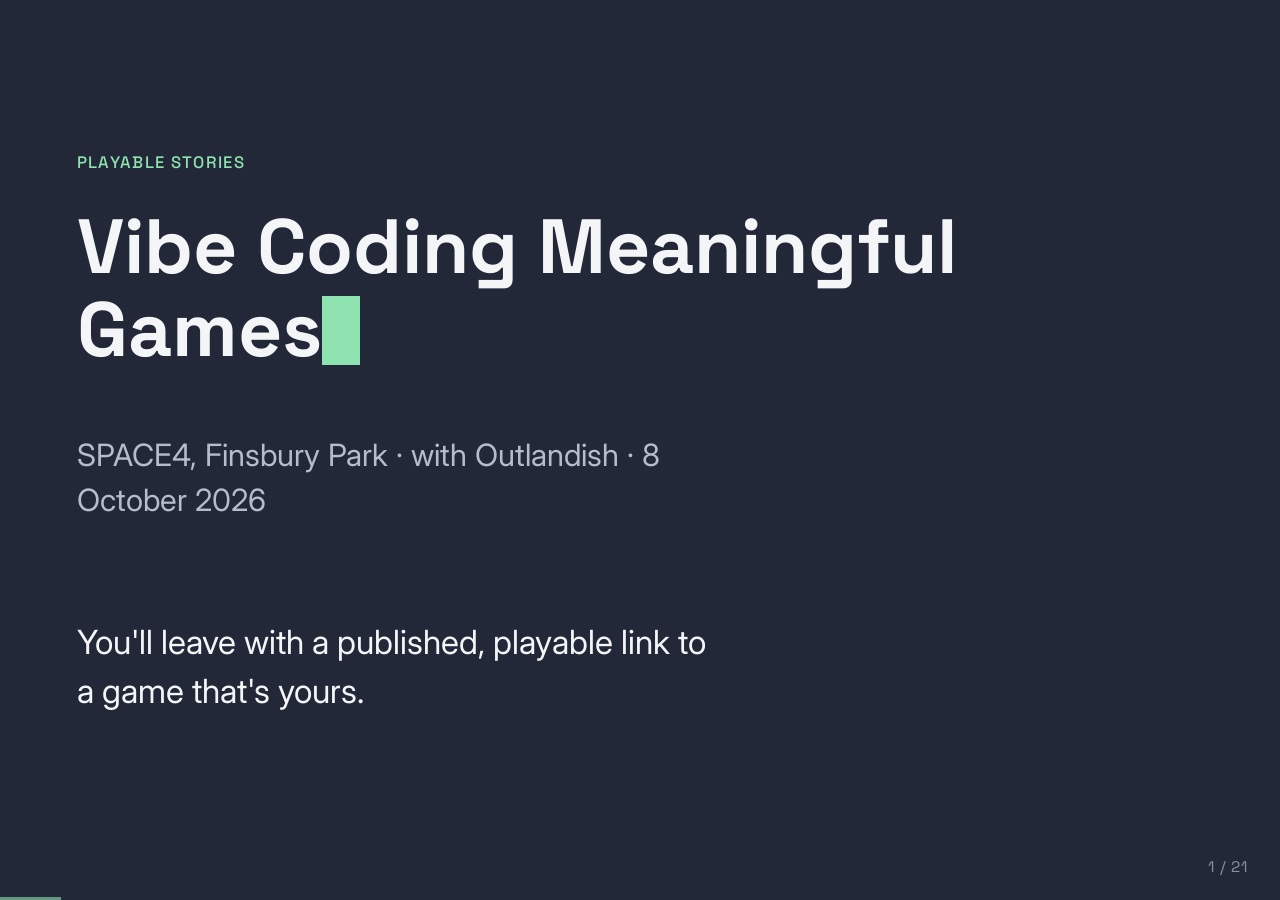
==== docs/workshop03-deck.html @ 7ac8a4fc "Add Workshop 03 rundown and deck Co-Authored-By: Claude Opus 5.5 <noreply@anthropic.com>" ====
<!doctype html>
<html lang="en">
<head>
<meta charset="utf-8">
<meta name="viewport" content="width=device-width, initial-scale=1">
<title>Playable Stories: Vibe Coding Meaningful Games</title>

<link rel="preconnect" href="https://fonts.googleapis.com">
<link rel="preconnect" href="https://fonts.gstatic.com" crossorigin>
<link rel="preload" as="style" href="https://fonts.googleapis.com/css2?family=Space+Grotesk:wght@500;700&family=Inter:wght@400;500;600&display=swap">
<link rel="stylesheet" href="https://fonts.googleapis.com/css2?family=Space+Grotesk:wght@500;700&family=Inter:wght@400;500;600&display=swap">

<style>
  :root{
    --bg: #232838;
    --bg-raised: #2b3146;
    --fg: #f4f5f7;
    --fg-dim: #b7bccb;
    --accent: #8fe3b0;
    --rule: #3a4160;
    --display-font: "Space Grotesk", "Arial Black", "Helvetica Neue", Arial, sans-serif;
    --body-font: "Inter", -apple-system, BlinkMacSystemFont, "Segoe UI", Roboto, sans-serif;
  }

  *{ box-sizing: border-box; }

  html, body{
    margin: 0;
    padding: 0;
    background: var(--bg);
    color: var(--fg);
    font-family: var(--body-font);
    height: 100%;
    overflow: hidden;
  }

  body.print-mode{
    overflow: visible;
    height: auto;
  }

  .deck{
    position: relative;
    width: 100vw;
    height: 100vh;
  }

  .slide{
    position: absolute;
    inset: 0;
    display: none;
    flex-direction: column;
    justify-content: center;
    align-items: flex-start;
    gap: clamp(1rem, 2.5vw, 2rem);
    padding: clamp(2rem, 6vw, 6rem);
    opacity: 0;
    transition: opacity 320ms ease;
  }

  .slide.active{
    display: flex;
    opacity: 1;
  }

  @media (prefers-reduced-motion: reduce){
    .slide{ transition: none; }
  }

  .eyebrow{
    font-family: var(--display-font);
    font-weight: 500;
    letter-spacing: 0.08em;
    text-transform: uppercase;
    font-size: clamp(0.85rem, 1.3vw, 1.1rem);
    color: var(--accent);
  }

  h1, h2{
    font-family: var(--display-font);
    font-weight: 700;
    line-height: 1.08;
    margin: 0;
    max-width: 22ch;
  }

  h1{ font-size: clamp(2.6rem, 6vw, 5.2rem); }
  h2{ font-size: clamp(2.1rem, 4.8vw, 4rem); }

  p, li{
    font-size: clamp(1.3rem, 2.4vw, 2rem);
    line-height: 1.45;
    color: var(--fg);
    max-width: 34ch;
  }

  .dim{ color: var(--fg-dim); }

  .lede{
    font-size: clamp(1.4rem, 2.6vw, 2.1rem);
    max-width: 32ch;
  }

  .small{
    font-size: clamp(1.05rem, 1.8vw, 1.4rem);
    color: var(--fg-dim);
  }

  ul{
    margin: 0;
    padding: 0;
    list-style: none;
    display: flex;
    flex-direction: column;
    gap: 0.6em;
  }

  ul.plain li{ max-width: 30ch; }

  ol{
    margin: 0;
    padding: 0;
    list-style: none;
    counter-reset: rung;
    display: flex;
    flex-direction: column;
    gap: 0.85em;
  }

  ol.rungs li{
    counter-increment: rung;
    max-width: 40ch;
    padding-left: 2.4em;
    position: relative;
  }

  ol.rungs li::before{
    content: counter(rung);
    position: absolute;
    left: 0;
    top: 0.05em;
    font-family: var(--display-font);
    font-weight: 700;
    color: var(--accent);
    font-size: 1em;
  }

  a{
    color: var(--accent);
    text-decoration-thickness: 1.5px;
    text-underline-offset: 0.2em;
  }

  a:hover, a:focus{ color: var(--fg); }

  blockquote{
    margin: 0;
    max-width: 36ch;
    font-family: var(--display-font);
    font-weight: 700;
    font-size: clamp(1.8rem, 3.6vw, 3rem);
    line-height: 1.2;
  }

  .cursor{
    display: inline-block;
    width: 0.5em;
    height: 0.9em;
    background: var(--accent);
    vertical-align: -0.12em;
    animation: blink 1.1s steps(1) infinite;
  }

  @media (prefers-reduced-motion: reduce){
    .cursor{ animation: none; opacity: 1; }
  }

  @keyframes blink{
    0%, 49%{ opacity: 1; }
    50%, 100%{ opacity: 0; }
  }

  .fill{ width: 100%; }

  /* Slide 6 grid of four game blocks */
  .game-grid{
    display: grid;
    grid-template-columns: repeat(2, 1fr);
    gap: clamp(1rem, 2.5vw, 2rem);
    width: 100%;
    max-width: 68rem;
  }

  .game-card{
    background: var(--bg-raised);
    border: 1px solid var(--rule);
    border-radius: 10px;
    padding: clamp(1rem, 1.8vw, 1.5rem);
    display: flex;
    flex-direction: column;
    gap: 0.5em;
  }

  .game-card h3{
    font-family: var(--display-font);
    font-size: clamp(1.2rem, 1.8vw, 1.5rem);
    margin: 0;
  }

  .game-card h3 a{ color: var(--fg); }

  .game-card p{
    font-size: clamp(0.95rem, 1.4vw, 1.15rem);
    max-width: none;
    color: var(--fg-dim);
  }

  .game-card .says{
    font-style: italic;
    color: var(--fg);
  }

  /* Slide 8 pair */
  .scale-pair{
    display: flex;
    flex-direction: column;
    gap: 1.4em;
    width: 100%;
    max-width: 46rem;
  }

  .scale-pair h3{
    font-family: var(--display-font);
    font-size: clamp(1.4rem, 2.4vw, 2rem);
    margin: 0 0 0.2em 0;
  }

  .scale-pair h3 a{ color: var(--fg); }

  .scale-pair p{ max-width: none; }

  .blank{
    display: inline-block;
    min-width: 5em;
    border-bottom: 2px solid var(--accent);
  }

  .counter{
    position: fixed;
    right: clamp(1rem, 3vw, 2rem);
    bottom: clamp(0.8rem, 2vw, 1.5rem);
    font-family: var(--display-font);
    font-size: clamp(0.8rem, 1.2vw, 1rem);
    color: var(--fg-dim);
    letter-spacing: 0.05em;
    opacity: 0.7;
    z-index: 10;
  }

  .progress{
    position: fixed;
    left: 0;
    bottom: 0;
    height: 3px;
    background: var(--accent);
    opacity: 0.6;
    transition: width 320ms ease;
    z-index: 10;
  }

  @media (prefers-reduced-motion: reduce){
    .progress{ transition: none; }
  }

  @media (max-width: 640px){
    .game-grid{ grid-template-columns: 1fr; }
    h1{ font-size: clamp(2.2rem, 8vw, 3.2rem); }
    h2{ font-size: clamp(1.8rem, 7vw, 2.6rem); }
  }


  /* Mapping table */
  table.map{
    border-collapse: collapse;
    width: 100%;
    max-width: 52rem;
    font-size: clamp(1.05rem, 1.9vw, 1.5rem);
  }
  table.map th{
    text-align: left;
    font-family: var(--display-font);
    font-weight: 500;
    color: var(--fg-dim);
    padding: 0 1em 0.5em 0;
    border-bottom: 1px solid var(--rule);
  }
  table.map td{
    padding: 0.55em 1em 0.55em 0;
    border-bottom: 1px solid var(--rule);
    vertical-align: top;
  }
  table.map td:first-child{ color: var(--fg-dim); width: 40%; }

  /* Claude.ai to Claude Code workflow */
  .flow{
    display: grid;
    grid-template-columns: repeat(4, 1fr);
    gap: clamp(0.8rem, 2vw, 1.6rem);
    width: 100%;
    max-width: 76rem;
    counter-reset: step;
  }
  .flow-step{
    counter-increment: step;
    border-top: 3px solid var(--rule);
    padding-top: 0.8em;
    display: flex;
    flex-direction: column;
    gap: 0.35em;
  }
  .flow-step:last-child{ border-top-color: var(--accent); }
  .flow-step h3{
    font-family: var(--display-font);
    font-size: clamp(1.15rem, 1.8vw, 1.5rem);
    margin: 0;
  }
  .flow-step h3::before{
    content: counter(step) "  ";
    color: var(--accent);
  }
  .flow-step p{
    font-size: clamp(0.95rem, 1.4vw, 1.15rem);
    max-width: none;
    color: var(--fg-dim);
    margin: 0;
  }
  .flow-step p.tool{
    color: var(--accent);
    font-weight: 600;
  }

  ul.asks li{
    max-width: 44ch;
    font-size: clamp(1.15rem, 2vw, 1.65rem);
    padding-left: 1em;
    border-left: 3px solid var(--rule);
  }

  .feedback{
    display: flex;
    align-items: center;
    gap: clamp(1rem, 3vw, 2.5rem);
    flex-wrap: wrap;
  }
  .feedback img{
    background: #fff;
    padding: 10px;
    border-radius: 8px;
    image-rendering: pixelated;
  }

  @media (max-width: 900px){
    .flow{ grid-template-columns: repeat(2, 1fr); }
  }
  @media (max-width: 640px){
    .flow{ grid-template-columns: 1fr; }
  }
  @media print{
    table.map td, table.map th{ border-color: #ccc; }
    .flow-step{ border-top-color: #ccc; }
    .flow-step p.tool{ color: #111; }
  }

  /* Print: one slide per page */
  @media print{
    html, body{ overflow: visible; height: auto; background: #fff; color: #111; }
    .counter, .progress{ display: none; }
    .slide{
      display: flex !important;
      opacity: 1 !important;
      position: relative;
      page-break-after: always;
      height: 100vh;
      background: #fff;
      color: #111;
    }
    .eyebrow, .cursor{ color: #444; }
    a{ color: #111; }
    .game-card{ background: #f4f4f4; border-color: #ccc; }
  }

  body.print-mode .slide{
    display: flex;
    opacity: 1;
    position: relative;
    page-break-after: always;
    height: 100vh;
  }

  body.print-mode .counter,
  body.print-mode .progress{ display: none; }
</style>
</head>
<body>

<div class="deck" id="deck">

  <!-- 1 — Title -->
  <section class="slide" data-index="1">
    <div class="eyebrow">Playable Stories</div>
    <h1>Vibe Coding Meaningful Games<span class="cursor" aria-hidden="true"></span></h1>
    <p class="dim">SPACE4, Finsbury Park · with Outlandish · 8 October 2026</p>
    <p class="lede">You'll leave with a published, playable link to a game that's yours.</p>
  </section>

  <!-- 2 — The big idea -->
  <section class="slide" data-index="2">
    <div class="eyebrow">The big idea</div>
    <h1>The mechanic is the message.</h1>
    <p class="lede">A game's real story isn't the words on screen — it's the rules. Change the rule, change the meaning.</p>
  </section>

  <!-- 3 — Tonight -->
  <section class="slide" data-index="3">
    <div class="eyebrow">Tonight</div>
    <ul class="plain">
      <li>Introductions</li>
      <li>Games that mean something</li>
      <li>Write your one sentence</li>
      <li>Map it to a mechanic</li>
      <li>Build it with AI</li>
      <li>Publish and share</li>
    </ul>
  </section>

  <!-- 4 — Pick a card -->
  <section class="slide" data-index="4">
    <div class="eyebrow">Pick a card</div>
    <h2>Pick one. Two minutes to write, then we'll go round.</h2>
    <ol class="rungs">
      <li>Something that made you angry this week.</li>
      <li>A time you had to choose between two things you cared about.</li>
      <li>A place, a person, or a routine you miss.</li>
    </ol>
    <!--
    Set B (organisational) — swap in by replacing the <ol> above with this block:
    <ol class="rungs">
      <li>A rule at work that makes no sense.</li>
      <li>Something people always misunderstand about what you do.</li>
      <li>A moment when someone finally got it.</li>
    </ol>
    -->
  </section>

  <!-- 5 — Cards stay up -->
  <section class="slide" data-index="5">
    <div class="eyebrow">Name + your answer · about 40 seconds</div>
    <ol class="rungs">
      <li>Something that made you angry this week.</li>
      <li>A time you had to choose between two things you cared about.</li>
      <li>A place, a person, or a routine you miss.</li>
    </ol>
  </section>

  <!-- 6 — Games that mean something -->
  <section class="slide" data-index="6">
    <div class="eyebrow">Games that mean something</div>
    <div class="game-grid">
      <div class="game-card">
        <h3><a href="https://hcsoftware.sourceforge.net/passage/" target="_blank" rel="noopener">Passage</a></h3>
        <p>A narrow strip. You always drift right. Take a spouse and you move at half speed but score double. Five minutes, then you die.</p>
        <p class="says">You can't see far ahead, you can't go back, and love costs you mobility.</p>
      </div>
      <div class="game-card">
        <h3><a href="https://jordanmagnuson.itch.io/loneliness" target="_blank" rel="noopener">Loneliness</a></h3>
        <p>A small black square. Approach the others and they scatter. No goal, no ending.</p>
        <p class="says">Reaching out is what makes them leave.</p>
      </div>
      <div class="game-card">
        <h3><a href="https://en.wikipedia.org/wiki/Dumb_Ways_to_Die" target="_blank" rel="noopener">Dumb Ways to Die</a></h3>
        <p>Cheerful cartoon deaths, a song you can't shake, then: stand behind the yellow line.</p>
        <p class="says">A safety message people chose to share.</p>
      </div>
      <div class="game-card">
        <h3><a href="https://store.steampowered.com/app/1102130/Florence/" target="_blank" rel="noopener">Florence</a></h3>
        <p>Conversations are jigsaw pieces. Early on, many and fiddly. As the relationship settles, two pieces. Later, hard again.</p>
        <p class="says">Talking to someone gets easier, then it doesn't.</p>
      </div>
    </div>
  </section>

  <!-- 7 — Game Poems Magazine -->
  <section class="slide" data-index="7">
    <div class="eyebrow">A whole scene doing this</div>
    <h2>Game Poems Magazine</h2>
    <p>Short interactive artworks that borrow the language of videogames — not five one-offs, a whole scene.</p>
    <p><a href="https://www.gamepoems.com/" target="_blank" rel="noopener">gamepoems.com</a></p>
  </section>

  <!-- 8 — And at our scale -->
  <section class="slide" data-index="8">
    <div class="eyebrow">And at our scale</div>
    <div class="scale-pair">
      <div>
        <h3><a href="https://corporate-reign.vercel.app" target="_blank" rel="noopener">Boardroom</a></h3>
        <p>Four meters, all at 50. Every decision pleases one group and angers another. <em>Leadership is an impossible balancing act.</em></p>
      </div>
      <div>
        <h3><a href="https://office-race-game-lilac.vercel.app" target="_blank" rel="noopener">Office Chair Racing</a></h3>
        <p>Pump the keys to go faster. Stop, and you're fired. Every promotion makes your rivals more aggressive. <em>Climbing the ladder doesn't make you safe.</em></p>
      </div>
      <p class="small">Made small, made fast, made the way you'll make yours tonight.</p>
    </div>
  </section>

  <!-- 9 — A rule creates a feeling -->
  <section class="slide" data-index="9">
    <div class="eyebrow">A rule creates a feeling</div>
    <ul class="plain">
      <li>Move only forward, never back → <strong>regret</strong></li>
      <li>Helping someone costs you points → <strong>sacrifice</strong></li>
      <li>Never quite catching up → <strong>the treadmill of modern work</strong></li>
    </ul>
  </section>

  <!-- 10 — The framework -->
  <section class="slide" data-index="10">
    <div class="eyebrow">The framework</div>
    <h1>Message → Experience → Mechanic</h1>
    <p>Don't ask <em>what game should I make?</em></p>
    <p>Ask <em>what should my audience feel?</em> — then find the rule that creates it.</p>
  </section>

  <!-- 11 — Your one sentence -->
  <section class="slide" data-index="11">
    <div class="eyebrow">Your one sentence</div>
    <blockquote>My game is about <span class="blank"></span>, and I want the player to feel <span class="blank"></span>.</blockquote>
    <p class="small">You wrote most of this at six o'clock.</p>
    <p class="small"><a href="https://github.com/PlayableStories/vibe-coding-workshop/blob/main/worksheet.md" target="_blank" rel="noopener">Worksheet</a></p>
  </section>

  <!-- 12 — Map it to a mechanic -->
  <section class="slide" data-index="12">
    <div class="eyebrow">Map it to a mechanic</div>
    <h2>Find something players already know how to do.</h2>
    <table class="map">
      <thead><tr><th scope="col">The experience</th><th scope="col">A mechanic that carries it</th></tr></thead>
      <tbody>
        <tr><td>Feeling unheard</td><td>Dialogue choices that get ignored</td></tr>
        <tr><td>Housing insecurity</td><td>Constantly moving between spaces</td></tr>
        <tr><td>Memory and migration</td><td>Matching fragments of memories</td></tr>
        <tr><td>Community cooperation</td><td>Shared resource management</td></tr>
      </tbody>
    </table>
    <p class="small">Matching, throwing, sorting, placing, racing, hiding, choosing, balancing. Then change one part of it.</p>
  </section>

  <!-- 13 — Your turn -->
  <section class="slide" data-index="13">
    <div class="eyebrow">Your turn · ten minutes</div>
    <blockquote>The player <span class="blank"></span>.<br>The game responds by <span class="blank"></span>.<br>That makes them feel <span class="blank"></span>.</blockquote>
    <p class="small">Say it out loud to your neighbour. If it sounds like a theme rather than an action, keep going.</p>
  </section>

  <!-- 14 — Build it with AI -->
  <section class="slide" data-index="14">
    <div class="eyebrow">Build it with AI</div>
    <h2>Ask, run, play, change one thing.</h2>
    <ol class="rungs">
      <li>Describe the game in plain English: your one sentence and your mechanic.</li>
      <li>Run it and play it before you ask for anything else.</li>
      <li>Change one thing at a time. If the AI changes too much, ask it to undo.</li>
    </ol>
    <p class="small"><a href="https://github.com/PlayableStories/vibe-coding-workshop/tree/main/prompts" target="_blank" rel="noopener">Prompt library</a> · <a href="https://github.com/PlayableStories/vibe-coding-workshop/blob/main/prompts/fixing-things.md" target="_blank" rel="noopener">Fixing things</a></p>
  </section>

  <!-- 15 — From scratch: the workflow -->
  <section class="slide" data-index="15">
    <div class="eyebrow">From scratch, the way I do it</div>
    <h2>Talk first. Build second.</h2>
    <div class="flow">
      <div class="flow-step">
        <h3>Talk it through</h3>
        <p class="tool">Claude.ai</p>
        <p>Explain the idea. Let it ask questions and push back. No building yet.</p>
      </div>
      <div class="flow-step">
        <h3>Settle the mechanic</h3>
        <p class="tool">Claude.ai</p>
        <p>Player action, system response, consequence. One sentence each.</p>
      </div>
      <div class="flow-step">
        <h3>Write the prompt</h3>
        <p class="tool">Claude.ai</p>
        <p>Ask it to turn the conversation into a build prompt: the smallest playable version.</p>
      </div>
      <div class="flow-step">
        <h3>Build and play</h3>
        <p class="tool">Claude Code</p>
        <p>Hand over the prompt. Play what comes back. Change one thing at a time.</p>
      </div>
    </div>
    <p class="small">One group builds from scratch with me tonight, live.</p>
  </section>

  <!-- 16 — What the conversation sounds like -->
  <section class="slide" data-index="16">
    <div class="eyebrow">What the conversation sounds like</div>
    <ul class="asks">
      <li>"I want to make a game about ____. Before we build anything, ask me questions."</li>
      <li>"What familiar game is closest to this feeling?"</li>
      <li>"Where does this idea fall apart? Push back."</li>
      <li>"Write this up as a build prompt for Claude Code. One HTML file, the smallest playable version."</li>
    </ul>
    <p class="small">The thinking happens in the chat. The prompt is what you carry across.</p>
  </section>

  <!-- 17 — Three rungs -->
  <section class="slide" data-index="17">
    <div class="eyebrow">Wherever you are, it counts</div>
    <ol class="rungs">
      <li><strong>Reskin</strong> — keep the rules, change the words and the look. Most people start here, and it's plenty.</li>
      <li><strong>Remix</strong> — find the expectation the game relies on, and break it.</li>
      <li><strong>Realise</strong> — describe a whole new game from a new idea.</li>
    </ol>
    <p class="small">Which rung are you on? Getting a first one working is a finished game.</p>
  </section>

  <!-- 18 — Publish -->
  <section class="slide" data-index="18">
    <div class="eyebrow">Publish</div>
    <h2>Get a link you can send to anyone.</h2>
    <ol class="rungs">
      <li>Make sure it runs and plays the way you want.</li>
      <li>In Replit, press <strong>Deploy</strong> or <strong>Publish</strong> and pick the free option. Building in Claude Code? Upload the HTML file to itch.io.</li>
      <li>Open the link on your phone. Hand it to your neighbour without explaining it.</li>
    </ol>
    <p class="small"><a href="https://github.com/PlayableStories/vibe-coding-workshop/blob/main/05-publish-and-share.md" target="_blank" rel="noopener">Publish and share</a></p>
  </section>

  <!-- 19 — Share -->
  <section class="slide" data-index="19">
    <div class="eyebrow">Share · sixty seconds each</div>
    <ol class="rungs">
      <li>What did you start from?</li>
      <li>What did you change?</li>
      <li>What's it about? Your one sentence.</li>
    </ol>
    <p class="small">Then submit it at <a href="https://shorts.intostorymode.com/submit" target="_blank" rel="noopener">shorts.intostorymode.com/submit</a> while you're still in the room.</p>
  </section>

  <!-- 20 — Three questions -->
  <section class="slide" data-index="20">
    <div class="eyebrow">Three plain questions</div>
    <ul class="plain">
      <li>May we use your name?</li>
      <li>May we link to your game?</li>
      <li>May we quote what you told us?</li>
    </ul>
    <p class="small">However you answer is entirely fine.</p>
  </section>

  <!-- 21 — Thank you -->
  <section class="slide" data-index="21">
    <div class="eyebrow">Before you go</div>
    <h2>You came in a non-coder. You're leaving a game designer.</h2>
    <div class="feedback">
      <img src="[data-uri]" alt="iVBORw0KGgoAAAANSUhEUgAAA4QAAAOEAQAAAADRNcKWAAAFV0lEQVR4nO3dSw6jOBAA0PKo9+QGff9j9Q3gBJ4FH/9IpB71BFo8L6KAgSd5VbKr7JTju23558tgBJFIJBKJRCKRSCQSiUQikUgkEolEIpFIJBKJRCKReAMx9e1Vd2z/l6NjSan8bI8s23NvPxWPG1UikUgkEomXiT/qi2muLtLxk49/sV4uqbpXPzLlSOtXxk/t7QmjSiQSiUQi8Q7ij+56C0n2MKWuxprmiFhenwKg5o3uU3t7wqgSiUQikUj8K8R9ZSrnX6mZl5nyGtLknHMuy1PNGtV/Ev94IxKJRCKR+Eyxn88Z2roUlavLiOW1XpRJnVj/7Qtan9oTRpVIJBKJROIdxD7O6cKUFNPcJ9/UszplfWt5Nfk546f29oRRJRKJRCKReDtxqUukyu1hKWpfsiq9Kf3MTVzz5lO9+JVGJBKJRCLxmWI1n/N5xelseWq7t6T+uU+fesKoEolEIpFIvIO4phF37bx3bu/NEfW9pnd4rvrKE0aVSCQSiUTiHcQxkil1VPMRv0w516tVU/1GF8kMwJSbJs4hEolEIpH4pVatW21lVWUTwL3KKq8rU6WYqvzbq7GGbXeW1/[base64]/3mkim+8B2r3lYnEMkEolEIvG7bay3irZwKiJirZlqdkGul6f2jOQuZ6csWsnPIRKJRCKReK24HUW1z8mk9IrI+dd2PFU9x7OkFLGklPOv7ac+Ams5LqeTbQOfNqpEIpFIJBIvE/u68qjmZJZXlYy8taquvK3Bimg6mhRk++cQiUQikUi8Og95Hg5wODvV6kNqTvOI/BwikUgkEomXiv18Ttm/uDmg/HV05D1TZ987sH43osnPsX8OkUgkEonEC8Vx3SrqhapcxSrlkKsqQTn3b9SBUtl7p2pPGFUikUgkEol3EE/3yjm7HN6YI4bDzcfnnFdOJBKJRCLxKrFPyClxSX05H49P7/bZiTaZp+mQn0MkEolEIvHqOGeqf84DoHmYp+lyjrt74/[base64]/ykOfmXnWUw1z11hM1JRQq6ctlB+WqPWFUiUQikUgk3kE8PfehtG3appxhHhHRV51HNNM2+yzOWVF5PGNUiUQikUgk/j3ilHNJ1+mSdFJKKW0pyEtKQ87O/tzviX+yEYlEIpFIfKbYz+eMW/+92g1zcrO0tfa+jj0GX/tr+6TO2J4wqkQikUgkEm8nLnW11dtXzrbJKQVW5VOl9LzpfdyoEolEIpFIvEhMb7Jo/re2PGFUiUQikUgkEolEIpFIJBKJRCKRSCQSiUQikUgkEonEtf0L/o7fMSP9s1UAAAAASUVORK5CYII= code for the feedback form" width="180" height="180">
      <p class="small">Two minutes of feedback shapes the next session.<br><a href="https://forms.gle/fP8LDfjrJZhkaKKy6" target="_blank" rel="noopener">forms.gle/fP8LDfjrJZhkaKKy6</a></p>
    </div>
  </section>

</div>

<div class="progress" id="progress"></div>
<div class="counter" id="counter">1 / 21</div>

<script>
(function(){
  var slides = Array.prototype.slice.call(document.querySelectorAll('.slide'));
  var total = slides.length;
  var counterEl = document.getElementById('counter');
  var progressEl = document.getElementById('progress');
  var current = 0;

  var params = new URLSearchParams(window.location.search);
  var printMode = params.has('print');

  function render(){
    slides.forEach(function(s, i){
      s.classList.toggle('active', i === current);
    });
    counterEl.textContent = (current + 1) + ' / ' + total;
    progressEl.style.width = (((current + 1) / total) * 100) + '%';
  }

  function goTo(i){
    if(i < 0) i = 0;
    if(i > total - 1) i = total - 1;
    current = i;
    render();
  }

  function next(){ goTo(current + 1); }
  function prev(){ goTo(current - 1); }

  if(printMode){
    document.body.classList.add('print-mode');
  } else {
    render();

    document.addEventListener('keydown', function(e){
      if(e.key === 'ArrowRight' || e.key === ' ' || e.key === 'Spacebar'){
        e.preventDefault();
        next();
      } else if(e.key === 'ArrowLeft'){
        e.preventDefault();
        prev();
      }
    });

    document.getElementById('deck').addEventListener('click', function(e){
      if(e.target.closest('a')) return;
      var w = window.innerWidth;
      if(e.clientX < w * 0.3){
        prev();
      } else {
        next();
      }
    });
  }
})();
</script>

</body>
</html>
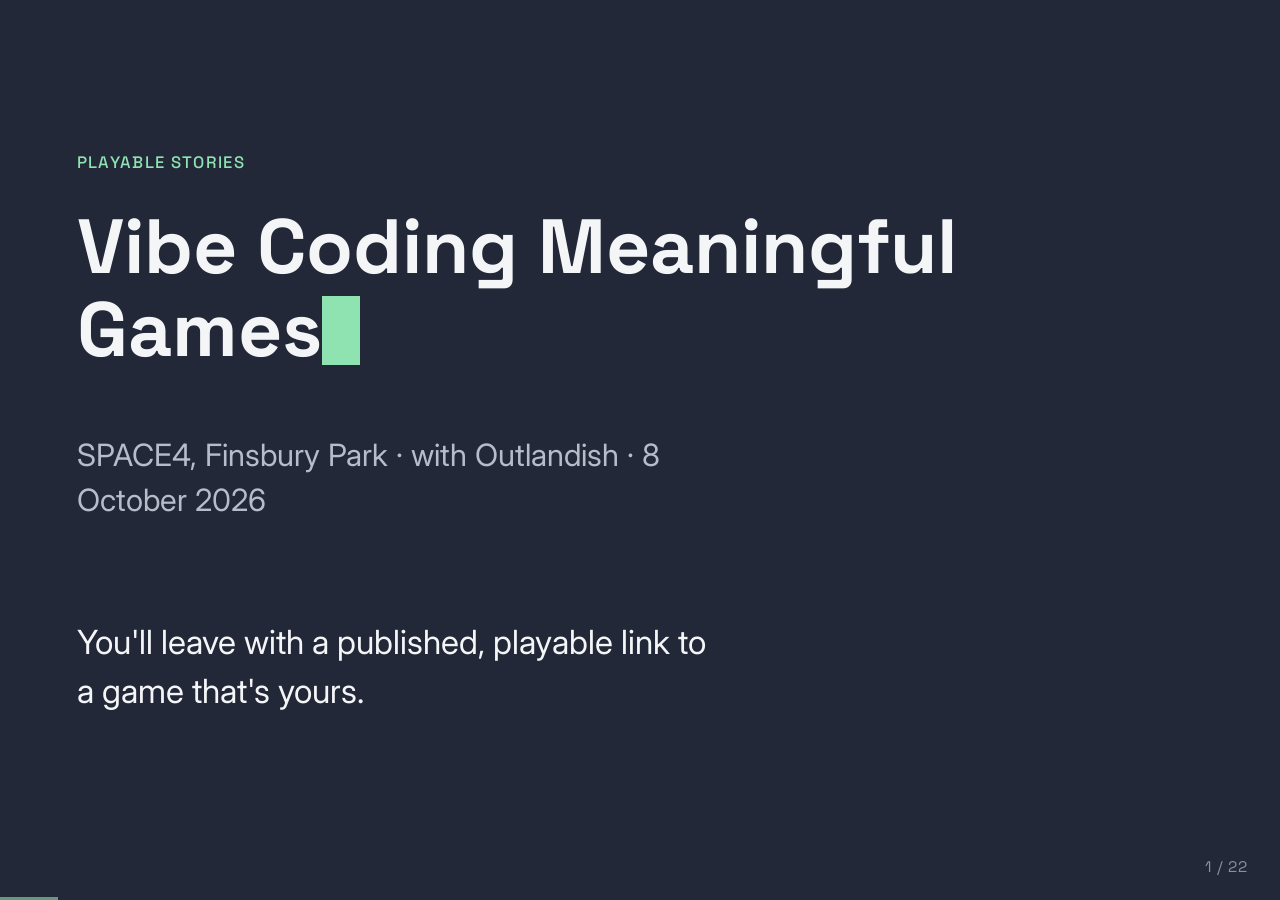
==== commit 93b4447a: "Add Faded Passport to Workshop 03 deck and rundown Co-Authored-By: Claude Opus 5.5 <noreply@anthropi" ====
--- a/docs/workshop03-deck.html
+++ b/docs/workshop03-deck.html
@@ -513,8 +513,20 @@
     </div>
   </section>
 
-  <!-- 9 — A rule creates a feeling -->
+  <!-- 9 — Turned around -->
   <section class="slide" data-index="9">
+    <div class="eyebrow">Made at Moth Hack 2026</div>
+    <div class="scale-pair">
+      <div>
+        <h3><a href="https://faded-passport.vercel.app" target="_blank" rel="noopener">Faded Passport</a></h3>
+        <p>A border-crossing game, turned around. You're not the officer checking passports. You're the traveller, coming home after years away. The longer you've been gone, the more your passport photo dissolves into a picture of home. Once it stops looking like you, you're refused entry. <em>The longer you're away, the less home recognises you.</em></p>
+      </div>
+      <p class="small">A familiar game with one thing turned around, the same move as Memory of Home.</p>
+    </div>
+  </section>
+
+  <!-- 10 — A rule creates a feeling -->
+  <section class="slide" data-index="10">
     <div class="eyebrow">A rule creates a feeling</div>
     <ul class="plain">
       <li>Move only forward, never back → <strong>regret</strong></li>
@@ -523,24 +535,24 @@
     </ul>
   </section>
 
-  <!-- 10 — The framework -->
-  <section class="slide" data-index="10">
+  <!-- 11 — The framework -->
+  <section class="slide" data-index="11">
     <div class="eyebrow">The framework</div>
     <h1>Message → Experience → Mechanic</h1>
     <p>Don't ask <em>what game should I make?</em></p>
     <p>Ask <em>what should my audience feel?</em> — then find the rule that creates it.</p>
   </section>
 
-  <!-- 11 — Your one sentence -->
-  <section class="slide" data-index="11">
+  <!-- 12 — Your one sentence -->
+  <section class="slide" data-index="12">
     <div class="eyebrow">Your one sentence</div>
     <blockquote>My game is about <span class="blank"></span>, and I want the player to feel <span class="blank"></span>.</blockquote>
     <p class="small">You wrote most of this at six o'clock.</p>
     <p class="small"><a href="https://github.com/PlayableStories/vibe-coding-workshop/blob/main/worksheet.md" target="_blank" rel="noopener">Worksheet</a></p>
   </section>
 
-  <!-- 12 — Map it to a mechanic -->
-  <section class="slide" data-index="12">
+  <!-- 13 — Map it to a mechanic -->
+  <section class="slide" data-index="13">
     <div class="eyebrow">Map it to a mechanic</div>
     <h2>Find something players already know how to do.</h2>
     <table class="map">
@@ -555,15 +567,15 @@
     <p class="small">Matching, throwing, sorting, placing, racing, hiding, choosing, balancing. Then change one part of it.</p>
   </section>
 
-  <!-- 13 — Your turn -->
-  <section class="slide" data-index="13">
+  <!-- 14 — Your turn -->
+  <section class="slide" data-index="14">
     <div class="eyebrow">Your turn · ten minutes</div>
     <blockquote>The player <span class="blank"></span>.<br>The game responds by <span class="blank"></span>.<br>That makes them feel <span class="blank"></span>.</blockquote>
     <p class="small">Say it out loud to your neighbour. If it sounds like a theme rather than an action, keep going.</p>
   </section>
 
-  <!-- 14 — Build it with AI -->
-  <section class="slide" data-index="14">
+  <!-- 15 — Build it with AI -->
+  <section class="slide" data-index="15">
     <div class="eyebrow">Build it with AI</div>
     <h2>Ask, run, play, change one thing.</h2>
     <ol class="rungs">
@@ -574,8 +586,8 @@
     <p class="small"><a href="https://github.com/PlayableStories/vibe-coding-workshop/tree/main/prompts" target="_blank" rel="noopener">Prompt library</a> · <a href="https://github.com/PlayableStories/vibe-coding-workshop/blob/main/prompts/fixing-things.md" target="_blank" rel="noopener">Fixing things</a></p>
   </section>
 
-  <!-- 15 — From scratch: the workflow -->
-  <section class="slide" data-index="15">
+  <!-- 16 — From scratch: the workflow -->
+  <section class="slide" data-index="16">
     <div class="eyebrow">From scratch, the way I do it</div>
     <h2>Talk first. Build second.</h2>
     <div class="flow">
@@ -603,8 +615,8 @@
     <p class="small">One group builds from scratch with me tonight, live.</p>
   </section>
 
-  <!-- 16 — What the conversation sounds like -->
-  <section class="slide" data-index="16">
+  <!-- 17 — What the conversation sounds like -->
+  <section class="slide" data-index="17">
     <div class="eyebrow">What the conversation sounds like</div>
     <ul class="asks">
       <li>"I want to make a game about ____. Before we build anything, ask me questions."</li>
@@ -612,11 +624,11 @@
       <li>"Where does this idea fall apart? Push back."</li>
       <li>"Write this up as a build prompt for Claude Code. One HTML file, the smallest playable version."</li>
     </ul>
-    <p class="small">The thinking happens in the chat. The prompt is what you carry across.</p>
-  </section>
-
-  <!-- 17 — Three rungs -->
-  <section class="slide" data-index="17">
+    <p class="small">The thinking happens in the chat. The prompt is what you carry across. <a href="https://github.com/WWStoryMode/moth-hack-2026/blob/main/apps/faded-passport/BRIEF.md" target="_blank" rel="noopener">See a real one</a></p>
+  </section>
+
+  <!-- 18 — Three rungs -->
+  <section class="slide" data-index="18">
     <div class="eyebrow">Wherever you are, it counts</div>
     <ol class="rungs">
       <li><strong>Reskin</strong> — keep the rules, change the words and the look. Most people start here, and it's plenty.</li>
@@ -626,8 +638,8 @@
     <p class="small">Which rung are you on? Getting a first one working is a finished game.</p>
   </section>
 
-  <!-- 18 — Publish -->
-  <section class="slide" data-index="18">
+  <!-- 19 — Publish -->
+  <section class="slide" data-index="19">
     <div class="eyebrow">Publish</div>
     <h2>Get a link you can send to anyone.</h2>
     <ol class="rungs">
@@ -638,8 +650,8 @@
     <p class="small"><a href="https://github.com/PlayableStories/vibe-coding-workshop/blob/main/05-publish-and-share.md" target="_blank" rel="noopener">Publish and share</a></p>
   </section>
 
-  <!-- 19 — Share -->
-  <section class="slide" data-index="19">
+  <!-- 20 — Share -->
+  <section class="slide" data-index="20">
     <div class="eyebrow">Share · sixty seconds each</div>
     <ol class="rungs">
       <li>What did you start from?</li>
@@ -649,8 +661,8 @@
     <p class="small">Then submit it at <a href="https://shorts.intostorymode.com/submit" target="_blank" rel="noopener">shorts.intostorymode.com/submit</a> while you're still in the room.</p>
   </section>
 
-  <!-- 20 — Three questions -->
-  <section class="slide" data-index="20">
+  <!-- 21 — Three questions -->
+  <section class="slide" data-index="21">
     <div class="eyebrow">Three plain questions</div>
     <ul class="plain">
       <li>May we use your name?</li>
@@ -660,8 +672,8 @@
     <p class="small">However you answer is entirely fine.</p>
   </section>
 
-  <!-- 21 — Thank you -->
-  <section class="slide" data-index="21">
+  <!-- 22 — Thank you -->
+  <section class="slide" data-index="22">
     <div class="eyebrow">Before you go</div>
     <h2>You came in a non-coder. You're leaving a game designer.</h2>
     <div class="feedback">
